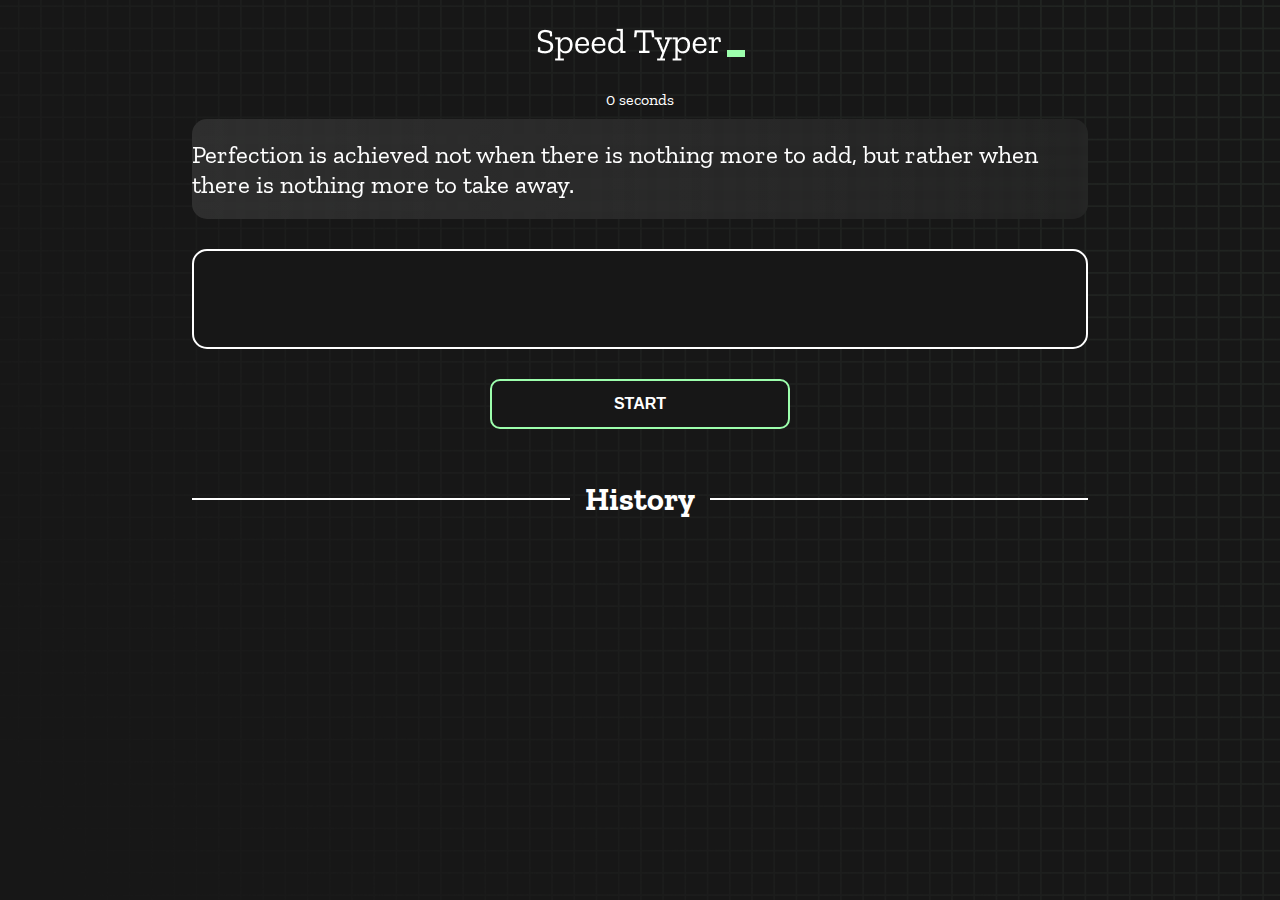
==== index.html @ 0875ddb7 "Initial commit" ====
<!DOCTYPE html>
<html lang="en">
  <head>
    <meta charset="UTF-8" />
    <meta http-equiv="X-UA-Compatible" content="IE=edge" />
    <meta name="viewport" content="width=device-width, initial-scale=1.0" />
    <title>Speed Monster</title>
    <link rel="stylesheet" href="styles.css" />
    <link rel="preconnect" href="https://fonts.googleapis.com" />
    <link rel="preconnect" href="https://fonts.gstatic.com" crossorigin />
    <link
      href="https://fonts.googleapis.com/css2?family=Zilla+Slab:wght@300;400;500&display=swap"
      rel="stylesheet"
    />
  </head>
  <body>
    <h1 class="title"><img src="./logo.png" /></h1>
    <div id="show-time">0 seconds</div>

    <div class="box-container">
      <div id="question"></div>

      <div id="display" class="inactive"></div>

      <div class="buttons">
        <button id="starts">START</button>
      </div>

      <div class="divider-container">
        <div class="line"></div>
        <h1 class="title2">History</h1>
        <div class="line"></div>
      </div>
      <div id="histories"></div>
    </div>

    <div id="countdown"></div>
    <div id="modal-background" class="hidden"></div>
    <div id="result" class="hidden"></div>

    <script src="./history.js"></script>
    <script src="./script.js"></script>
  </body>
</html>
---- styles.css ----
* {
  padding: 0;
  margin: 0;
  box-sizing: border-box;
}

body {
  background-image: url("./bg.png");
  background-size: cover;
  background-position: left top;
  font-family: "Zilla Slab", serif;
}

.box-container {
  width: 70%;
  margin: 0 auto;
}

#question {
  height: 100px;
  display: flex;
  align-items: center;
  justify-content: center;
  color: white;
  font-size: 25px;
  border-radius: 15px;
  background: rgb(255, 255, 255);
  background: linear-gradient(
    92.49deg,
    rgba(255, 255, 255, 0.1) 0.18%,
    rgba(255, 255, 255, 0.05) 99.85%
  );
  backdrop-filter: blur(5px);
  margin-bottom: 30px;
}

#display {
  height: 100px;
  display: flex;
  flex-wrap: wrap;
  align-items: center;
  padding-left: 5rem;
  color: white;
  font-size: 32px;
  background-color: #171717;
  border: 2px solid #9dffad;
  border-radius: 15px;
}

#countdown {
  position: fixed;
  height: 100vh;
  width: 100vw;
  background-color: rgba(0, 0, 0, 0.8);
  top: 0;
  left: 0;
  display: flex;
  align-items: center;
  justify-content: center;
  font-size: 3rem;
  color: white;
  display: none;
}
#result {
  position: fixed;
  top: 10%; 
  left: 10%;
  transform: translate(-50%, -50%);
  height: 250px;
  width: 400px;
  background-color: #171717;
  border-radius: 15px;
  border: 2px solid #9dffad;
  color: white;
  text-align: center;
  padding: 2rem;
}
#show-time{
  text-align: center;
  color: white;
  margin: 10px 0;
}

.green {
  color: #9dffad;
}
.red {
  color: #eb6565;
}
.bold {
  font-weight: 700;
}
.inactive {
  border: 2px solid white !important;
}
.hidden {
  display: none;
}
.title {
  text-align: center;
  color: white;
  margin: 20px 0;
}

.divider-container {
  height: 80px;
  display: flex;
  justify-content: center;
  align-items: center;
  gap: 15px;
  margin: 0 auto;
}

.line {
  height: 2px;
  background: white;
  width: 100%;
}

.title2 {
  color: white;
  display: block;
}

.buttons {
  display: flex;
  justify-content: center;
  margin: 30px 0;
}
button {
  padding: 10px 20px;
  border: none;
  font-size: 16px;
  font-weight: bold;
  width: 300px;
  height: 50px;
  color: white;
  background-color: #171717;
  border-radius: 10px;
  border: 2px solid #9dffad;
  cursor: pointer;
}

#histories {
  display: flex;
  flex-wrap: wrap;
  justify-content: space-around;
}

.card {
  width: 100%;
  height: 100%;
  padding: 50px;
  display: flex;
  justify-content: space-between;
  align-items: center;
  padding: 20px 30px;
  color: white;
  border-radius: 15px;
  background: rgb(255, 255, 255);
  background: linear-gradient(
    92.49deg,
    rgba(255, 255, 255, 0.1) 0.18%,
    rgba(255, 255, 255, 0.05) 99.85%
  );
  backdrop-filter: blur(5px);
  margin-bottom: 30px;
}

#modal-background {
  background: rgb(255, 255, 255);
  background: linear-gradient(
    92.49deg,
    rgba(255, 255, 255, 0.1) 0.18%,
    rgba(255, 255, 255, 0.05) 99.85%
  );
  backdrop-filter: blur(5px);
  height: 100vh;
  width: 100%;
  position: fixed;
  top: 0;
}

@media only screen and (max-width: 700px) {
  .box-container {
    padding: 0 20px;
    width: 100%;
  }
  .card {
    flex-direction: column;
  }
}
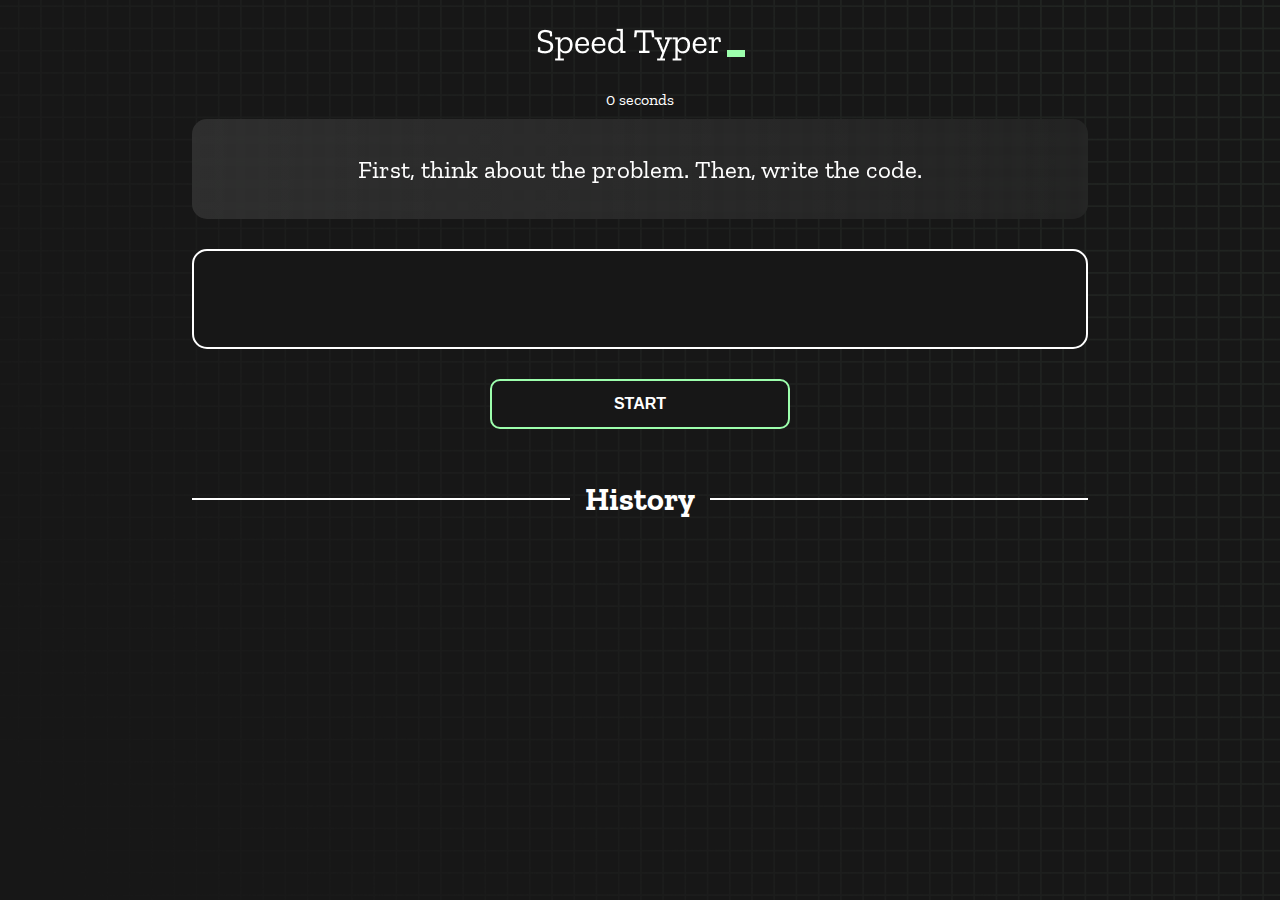
==== commit 2203ec70: "4th design bug fixed" ====
--- a/index.html
+++ b/index.html
@@ -36,7 +36,9 @@
 
     <div id="countdown"></div>
     <div id="modal-background" class="hidden"></div>
-    <div id="result" class="hidden"></div>
+    <div>
+      <div id="result" class="hidden"></div>
+    </div>
 
     <script src="./history.js"></script>
     <script src="./script.js"></script>
--- a/styles.css
+++ b/styles.css
@@ -63,8 +63,8 @@
 }
 #result {
   position: fixed;
-  top: 10%; 
-  left: 10%;
+  top: 50%;
+  left: 50%;
   transform: translate(-50%, -50%);
   height: 250px;
   width: 400px;
@@ -75,7 +75,7 @@
   text-align: center;
   padding: 2rem;
 }
-#show-time{
+#show-time {
   text-align: center;
   color: white;
   margin: 10px 0;
@@ -143,15 +143,18 @@
 
 #histories {
   display: flex;
-  flex-wrap: wrap;
-  justify-content: space-around;
+  flex-basis: auto;
+  /* flex-wrap: wrap; */
+  /* justify-content: space-around; */
 }
 
 .card {
   width: 100%;
   height: 100%;
+  margin-right: 10px;
   padding: 50px;
-  display: flex;
+  display: grid;
+  grid-template-columns: repeat(1fr, 3);
   justify-content: space-between;
   align-items: center;
   padding: 20px 30px;
@@ -189,4 +192,8 @@
   .card {
     flex-direction: column;
   }
+  #histories{
+     flex-wrap: wrap;
+  justify-content: space-around;
+  }
 }
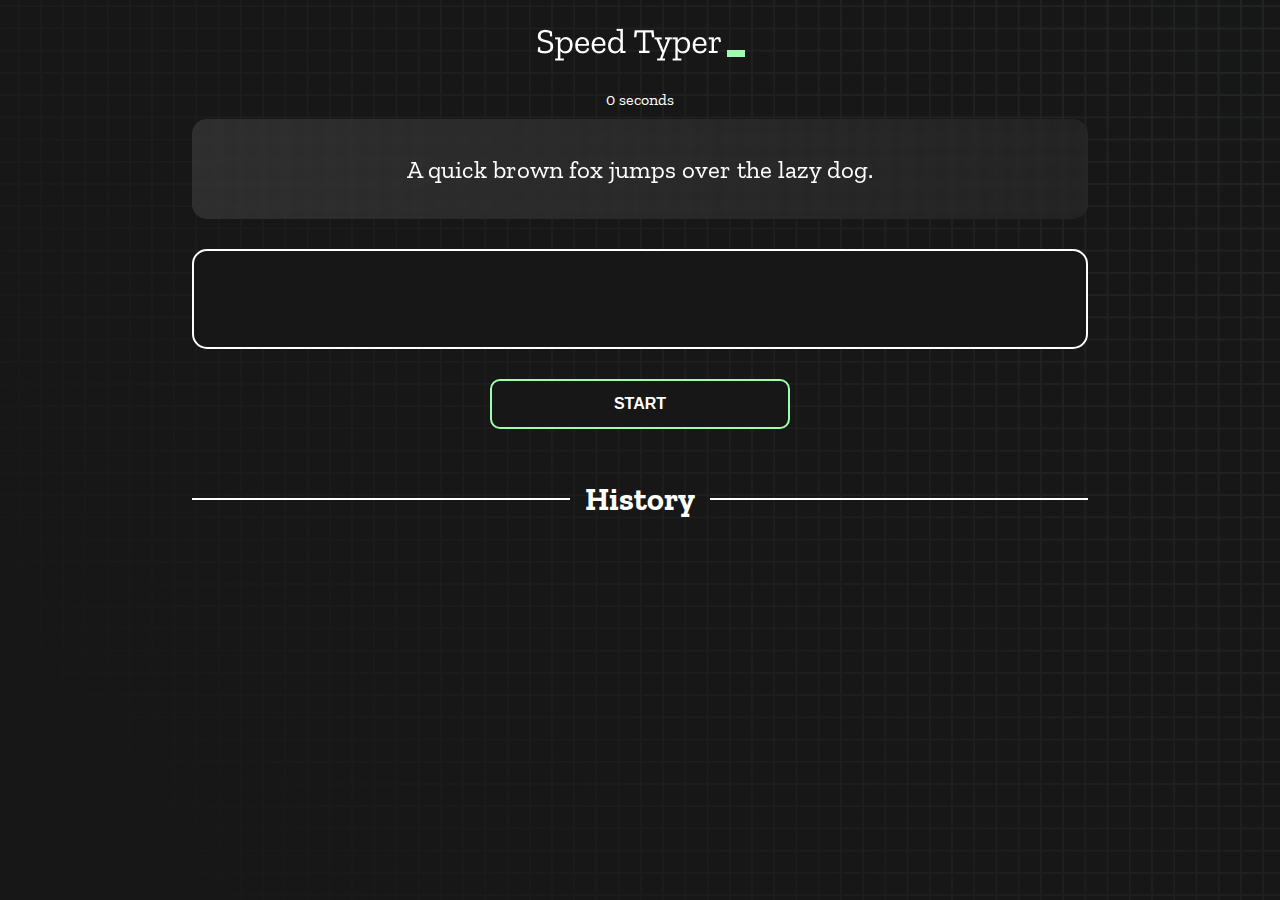
==== commit 9c2c8842: "blog file created" ====
--- a/index.html
+++ b/index.html
@@ -4,7 +4,7 @@
     <meta charset="UTF-8" />
     <meta http-equiv="X-UA-Compatible" content="IE=edge" />
     <meta name="viewport" content="width=device-width, initial-scale=1.0" />
-    <title>Speed Monster</title>
+    <title>Typing Hero</title>
     <link rel="stylesheet" href="styles.css" />
     <link rel="preconnect" href="https://fonts.googleapis.com" />
     <link rel="preconnect" href="https://fonts.gstatic.com" crossorigin />
--- a/styles.css
+++ b/styles.css
@@ -150,9 +150,9 @@
 
 .card {
   width: 100%;
-  height: 100%;
+  min-height: 100%;
   margin-right: 10px;
-  padding: 50px;
+  /* padding: 50px; */
   display: grid;
   grid-template-columns: repeat(1fr, 3);
   justify-content: space-between;
